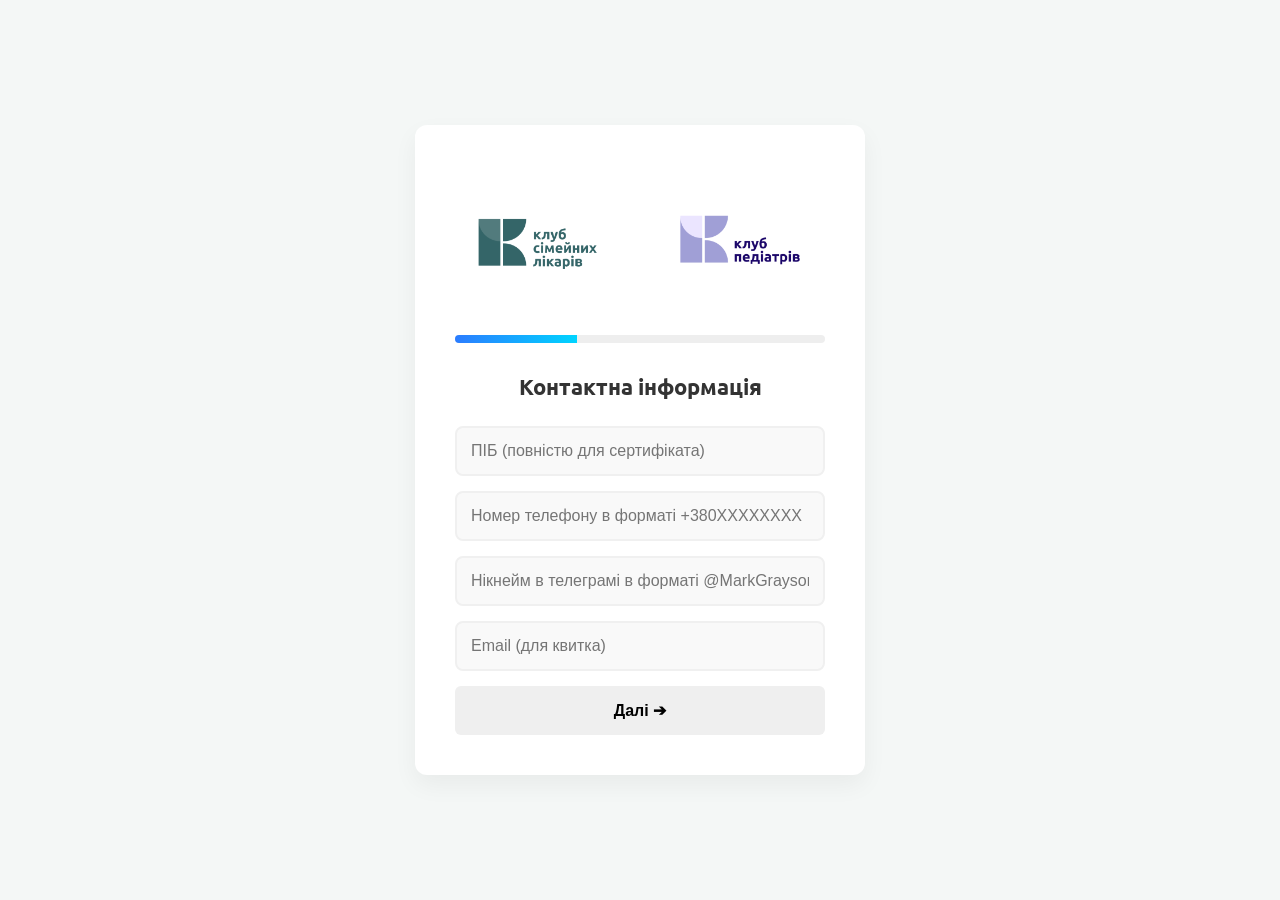
==== index.html @ 44b60c06 "123" ====
<!DOCTYPE html>
<html lang="uk">

<head>

<meta charset="UTF-8">
<meta name="viewport" content="width=device-width, initial-scale=1.0">

<title>Реєстрація на конференцію</title>
<link href="https://fonts.googleapis.com/css2?family=Ubuntu:wght@700&family=Open+Sans:wght@400;600&display=swap" rel="stylesheet">
<link rel="stylesheet" href="style.css">

</head>

<body>

<div class="container">
	<div class="logo-container">
    <img src="logo1.png" alt="Logo 1" class="logo">
    <img src="logo2.png" alt="Logo 2" class="logo">
</div>
    <div class="progress-container"><div id="progress"></div></div>
    <form id="form">
        <div class="step" id="step1">
            <h3>Контактна інформація</h3>
            <input type="text" id="fullname" placeholder="ПІБ (повністю для сертифіката)" required>
            <input type="tel" id="phone" placeholder="Номер телефону в форматі +380ХХХХХХХХ" required>
            <input type="text" id="telegram" placeholder="Нікнейм в телеграмі в форматі @MarkGrayson" required>
            <input type="email" id="email" placeholder="Email (для квитка)" required>
            <button type="button" onclick="secondStep()">Далі ➔</button>
        </div>

        <div class="step" id="step2" style="display:none;">
        	<h3> Особиста інформація </h3>

        	<label>З якого ви населеного пункту?</label>
			<input type="text" id="city" placeholder="З якого ви міста?" required>
			<label for="age">Вкажіть ваш вік:</label>
        	<select id="age" required>
                <option value="" disabled selected>Ваш вік</option>
                <option>менше 25</option>
                <option>25–30 років</option>
                <option>31–35 років</option>
                <option>36–40 років</option>
                <option>41–45 років</option>
                <option>46–50 років</option>
                <option>Понад 50 років</option>
            </select>

            <label>Ваша спеціалізація та статус</label>
            <select id="specialization" required>
                <option value="" disabled selected>Спеціалізація та статус</option>
                <option>Лікар сімейний лікар</option>
                <option>Лікар педіатр</option>
                <option>Інтерн сімейний лікар</option>
                <option>Інтерн педіатр</option>
                 </select>

                 <label>Чи є ви учасником клубу?</label>
                <select id="club_member">
                    <option value="none">Ні</option>
                    <option value="pediatric">Так (Клуб педіатрів)</option>
                    <option value="family">Так (Клуб сімейних лікарів)</option>
                </select>

                <label>Чи ведете ви професійний блог лікаря</label>
                 <select id="blog" required>
                <option value="" disabled selected>Чи ведете ви професійний блог лікаря?</option>
                <option>Так, веду професійний блог</option>
                <option>Ні, веду особистий блог</option>
                <option>Ні, не веду жоден блог</option>
            </select>

            <label>Звідки ви про нас дізналися?</label>
            <select id="source" required>
                <option value="" disabled selected>Звідки про нас дізналися?</option>
                <option>Instagram</option>
                <option>Telegram</option>
                <option>Email-розсилка</option>
                <option>Рекомендація колег</option>
                <option>Інше</option>
            </select>

             

            <button type="button" onclick="thirdStep()">Далі ➔</button>
            <button type="button" class="btn-back" onclick="firstStep()">Назад</button>
        </div>

        <div class="step" id="step3" style="display:none;">
            <h3>Фінал</h3>
             
           


            <label class="checkbox-line">
   			 <input type="checkbox" id="partners">
   			 <span>Чи цікава вам інформація від наших партнерів (фармацевтичних компаній) щодо нових протоколів та препаратів?</span>
			</label>

			<label class="checkbox-line">
   			 <input type="checkbox" id="partners">
   			 <span>Згода на обробку персональних даних</span>
			</label>

			<label class="checkbox-line">
   			 <input type="checkbox" id="partners">
   			 <span>Згода на фото- та відеозйомку під час заходу та подальше використання матеріалів у соціальних мережах</span>
			</label>
            

            <textarea id="comments" placeholder="Побажання чи зауваження"></textarea>



            <div class="price-display">До сплати: <span id="final-price">0</span> грн</div>
            <button type="submit" id="submit-btn">Зареєструватись і оплатити</button>
            <button type="button" class="btn-back" onclick="secondStep()">Назад</button>
        </div>
    </form>
</div>

<script src="script.js"></script>

</body>
</html>
---- style.css ----
/* Основні налаштування сторінки */
body {
    font-family: 'Open Sans', sans-serif; /* Твій "main text" з брендбуку */
    background-color: #f4f7f6;/* Світло-сірий фон */
    display: flex;
    justify-content: center;
    align-items: center;
    min-height: 100vh;
    margin: 0;
}

/* Контейнер форми */
.container {
    background-color: #ffffff; /* Білий фон для форми */
    padding: 40px;
    border-radius: 12px; /* Заокруглені кути */
    box-shadow: 0 10px 25px rgba(0,0,0,0.05); /* М'яка тінь */
    width: 100%;
    max-width: 450px; /* Обмежуємо ширину */
    box-sizing: border-box; /* Важливо для відступів */
}

/* Заголовки */
h3 {
	font-family: 'Ubuntu', sans-serif;
	font-weight: 700;
    text-align: center;
    color: #333;
    margin-bottom: 25px;
    font-size: 22px;
}

/* Стилізація полів вводу (input) та випадаючих списків (select) */
input, select, textarea {
    width: 100%;
    padding: 12px 15px;
    margin-bottom: 15px;
    border: 1px solid #ddd;
    border-radius: 6px;
    font-size: 16px;
    box-sizing: border-box; /* Важливо для правильної ширини */
    transition: border-color 0.2s;
}

/* Ефект при фокусі на полі */
input:focus, select:focus, textarea:focus {
    border-color: #2b7cff; /* Колір WayForPay */
    outline: none;
}

/* Текстова область (Побажання) */
textarea {
    height: 80px;
    resize: vertical;
}

/* Блоки з чекбоксами (Згоди) */
.checkbox-group {
    display: flex;
    flex-direction: column;
    gap: 10px;
    margin-bottom: 20px;
}

.checkbox-line {
    display: flex;
    align-items: center;
    gap: 10px;
    font-size: 14px;
    color: #555;
}

.checkbox-line input {
    width: auto;
    margin: 0;
}

/* Блок відображення ціни */
.price-display {
    text-align: center;
    font-size: 18px;
    margin-bottom: 20px;
    color: #333;
}

#final-price {
    font-size: 24px;
    font-weight: bold;
    color: #2b7cff;
}

/* Основні кнопки */
button {
    width: 100%;
    padding: 15px;
    border: none;
    border-radius: 6px;
    font-size: 16px;
    font-weight: bold;
    cursor: pointer;
    transition: background-color 0.2s, transform 0.1s;
}

/* Кнопка "Далі" та "Оплатити" */
button#next-btn, button[type="submit"] {
    background-color: #2b7cff; /* Колір WayForPay */
    color: white;
}

button#next-btn:hover, button[type="submit"]:hover {
    background-color: #1a64dd;
}

button:active {
    transform: scale(0.98); /* Ефект натискання */
}

/* Кнопка "Назад" */
.btn-back {
    background-color: #f1f1f1;
    color: #555;
    margin-top: 10px;
}

.btn-back:hover {
    background-color: #e4e4e4;
}

/* Схований другий блок */
#step2 {
    display: none;
}

/* Робимо підписи над полями (якщо вони є) */
label {
    display: block;
    margin-bottom: 5px;
    font-size: 14px;
    font-weight: 600;
    color: #444;
}

/* Стиль для рядка з чекбоксом */
.checkbox-line {
    display: flex;
    align-items: flex-start; /* Вирівнювання по верхньому краю, якщо текст довгий */
    gap: 10px;
    margin-bottom: 12px;
    cursor: pointer; /* Щоб з'являвся "палець" при наведенні */
    font-size: 14px;
    line-height: 1.4;
}

.checkbox-line input[type="checkbox"] {
    width: 18px;
    height: 18px;
    margin-top: 2px; /* Трохи опускаємо, щоб було в рівень з текстом */
    cursor: pointer;
}

.required::after {
    content: " *";
    color: #e74c3c;
}

/* Контейнер для лінії */
.progress-container {
    width: 100%;
    height: 8px;
    background-color: #eee;
    border-radius: 10px;
    margin-bottom: 30px;
    overflow: hidden; /* Щоб лінія не виходила за краї */
}

/* Сама лінія прогресу */
#progress {
    width: 33%; /* Початковий стан — перший крок */
    height: 100%;
    background: linear-gradient(90deg, #2b7cff, #00d4ff); /* Гарний градієнт */
    transition: width 0.4s ease-in-out; /* Плавна анімація заповнення */
}

/* Додай це у style.css для input та select */
input, select {
    background-color: #f9f9f9; /* Дуже світло-сірий */
    border: 1px solid #e0e0e0;
}

/* Колір при натисканні (фокусі) */
input:focus, select:focus {
    background-color: #ffffff;
    border-color: #2b7cff;
}

label {
    font-size: 13px;
    text-transform: uppercase; /* Маленькі великі літери */
    letter-spacing: 0.5px;
    color: #666;
    margin-bottom: 8px;
    margin-top: 15px; /* Більше простору між групами */
}

input, select {
    border: 2px solid #f0f0f0; /* Товстіша, але світліша межа */
    border-radius: 8px;
    padding: 14px;
    transition: all 0.3s ease;
}

input:hover, select:hover {
    border-color: #d0d0d0; /* Межа темніє при наведенні */
}

/* Виділення активного поля */
input:focus, select:focus {
    box-shadow: 0 0 0 4px rgba(43, 124, 255, 0.1); /* М'яке блакитне сяйво */
    border-color: #2b7cff;
}

/* Контейнер для рядка з чекбоксом */
.checkbox-line {
    display: flex;
    align-items: flex-start; /* Вирівнювання по верхньому краю */
    gap: 15px;               /* Відстань між квадратиком і текстом */
    margin-bottom: 20px;     /* Відступ між різними пунктами згоди */
    cursor: pointer;
    text-align: left;
}

/* Стилізація самого квадратика */
.checkbox-line input[type="checkbox"] {
    width: 20px;             /* Робимо його більшим */
    height: 20px;
    margin: 0;               /* Прибираємо стандартні відступи */
    flex-shrink: 0;          /* Забороняємо йому стискатися, якщо текст довгий */
    cursor: pointer;
}

/* Стилізація тексту поруч */
.checkbox-line label {
    font-size: 14px;
    line-height: 1.5;        /* Збільшуємо міжрядковий інтервал для читабельності */
    color: #444;
    font-weight: 500;
    margin: 0;               /* Прибираємо стандартні відступи label */
    cursor: pointer;
    text-transform: none;    /* Вимикаємо Uppercase, якщо він був увімкнений раніше */
}

.logo-container {
    display: flex;
    justify-content: space-between; /* Логотипи розлетяться по краях */
    align-items: center;           /* Вирівнювання по вертикалі */
    margin-bottom: 20px;           /* Відступ від форми */
    padding: 0 10px;
}

.logo {
    max-height: 150px;              /* Обмежуємо висоту логотипів */
    width: auto;                   /* Ширина підлаштується автоматично */
    object-fit: contain;
}

/* На мобільних телефонах лого краще зробити трохи меншими */
@media (max-width: 480px) {
    .logo {
        max-height: 45px;
    }
}
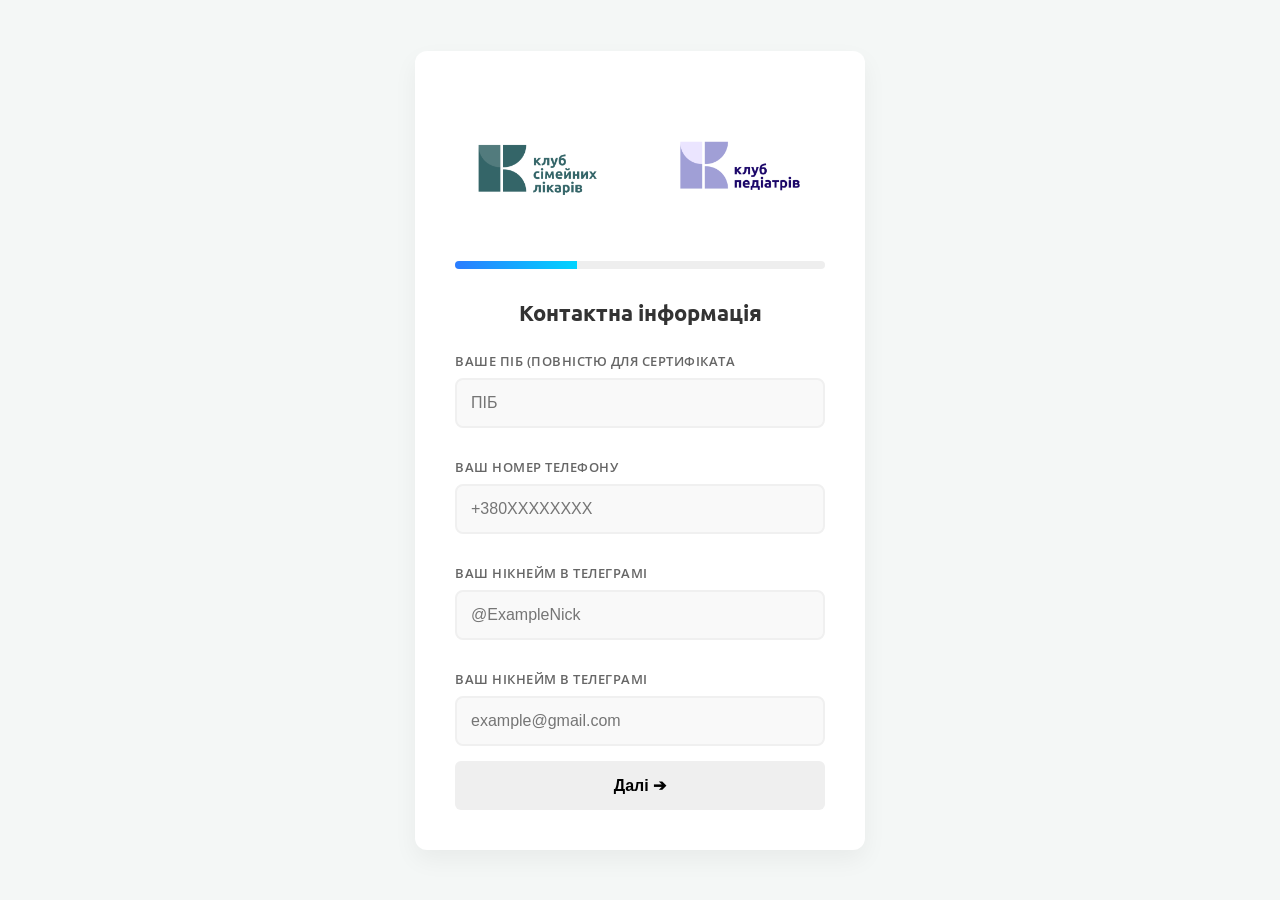
==== commit 337629e7: "123" ====
--- a/index.html
+++ b/index.html
@@ -23,10 +23,14 @@
     <form id="form">
         <div class="step" id="step1">
             <h3>Контактна інформація</h3>
-            <input type="text" id="fullname" placeholder="ПІБ (повністю для сертифіката)" required>
-            <input type="tel" id="phone" placeholder="Номер телефону в форматі +380ХХХХХХХХ" required>
-            <input type="text" id="telegram" placeholder="Нікнейм в телеграмі в форматі @MarkGrayson" required>
-            <input type="email" id="email" placeholder="Email (для квитка)" required>
+            <label>Ваше ПІБ (повністю для сертифіката</label>
+            <input type="text" id="fullname" placeholder="ПІБ" required>
+            <label>Ваш номер телефону</label>
+            <input type="tel" id="phone" placeholder="+380ХХХХХХХХ" required>
+            <label>Ваш нікнейм в телеграмі</label>
+            <input type="text" id="telegram" placeholder="@ExampleNick" required>
+            <label>Ваш нікнейм в телеграмі</label>
+            <input type="email" id="email" placeholder="example@gmail.com" required>
             <button type="button" onclick="secondStep()">Далі ➔</button>
         </div>
 
@@ -34,7 +38,7 @@
         	<h3> Особиста інформація </h3>
 
         	<label>З якого ви населеного пункту?</label>
-			<input type="text" id="city" placeholder="З якого ви міста?" required>
+			<input type="text" id="city" placeholder="Ваш населений пункт" required>
 			<label for="age">Вкажіть ваш вік:</label>
         	<select id="age" required>
                 <option value="" disabled selected>Ваш вік</option>
@@ -113,7 +117,7 @@
 
 
 
-            <div class="price-display">До сплати: <span id="final-price">0</span> грн</div>
+            <div class="price-display">До сплати: <span id="final-price">1000</span> грн</div>
             <button type="submit" id="submit-btn">Зареєструватись і оплатити</button>
             <button type="button" class="btn-back" onclick="secondStep()">Назад</button>
         </div>
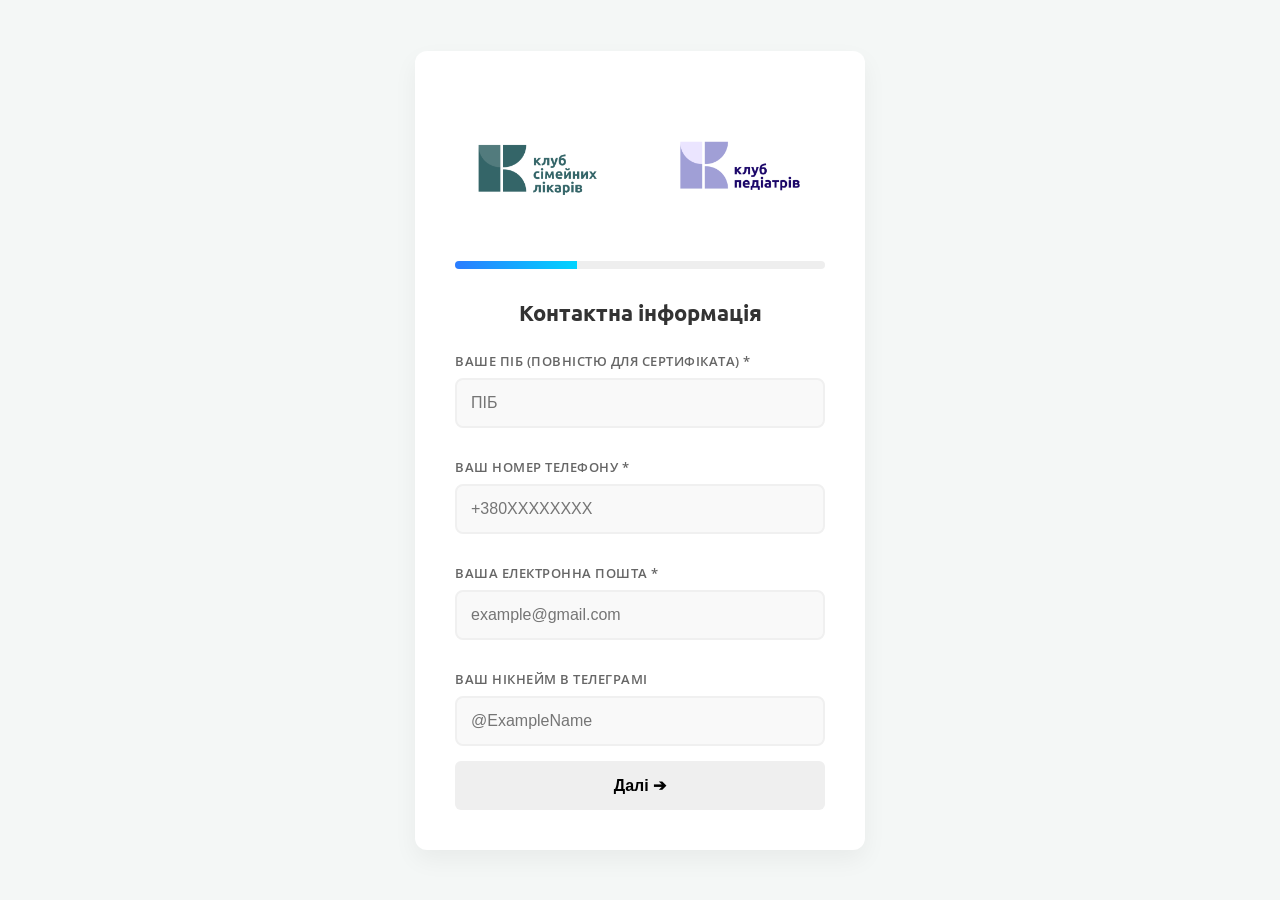
==== commit 665e9664: "123" ====
--- a/index.html
+++ b/index.html
@@ -23,14 +23,15 @@
     <form id="form">
         <div class="step" id="step1">
             <h3>Контактна інформація</h3>
-            <label>Ваше ПІБ (повністю для сертифіката</label>
+            <label>Ваше ПІБ (повністю для сертифіката) *</label>
             <input type="text" id="fullname" placeholder="ПІБ" required>
-            <label>Ваш номер телефону</label>
+            <label>Ваш номер телефону *</label>
             <input type="tel" id="phone" placeholder="+380ХХХХХХХХ" required>
+            <label>Ваша електронна пошта * </label>
+            <input type="email" id="email" placeholder="example@gmail.com" required>
             <label>Ваш нікнейм в телеграмі</label>
-            <input type="text" id="telegram" placeholder="@ExampleNick" required>
-            <label>Ваш нікнейм в телеграмі</label>
-            <input type="email" id="email" placeholder="example@gmail.com" required>
+            <input type="text" id="telegram" placeholder="@ExampleName">
+            
             <button type="button" onclick="secondStep()">Далі ➔</button>
         </div>
 
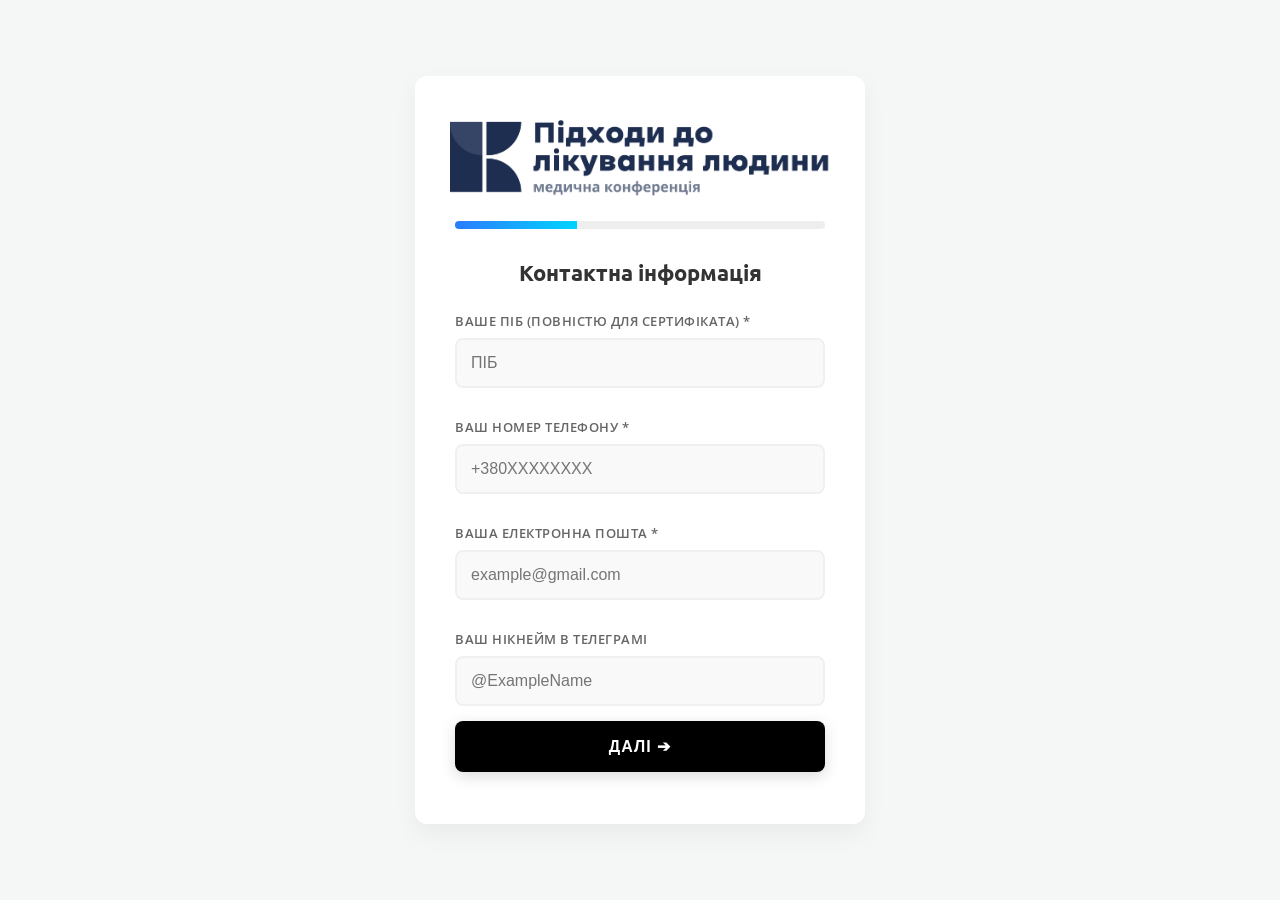
==== commit 90122771: "123" ====
--- a/index.html
+++ b/index.html
@@ -17,7 +17,7 @@
 <div class="container">
 	<div class="logo-container">
     <img src="logo1.png" alt="Logo 1" class="logo">
-    <img src="logo2.png" alt="Logo 2" class="logo">
+
 </div>
     <div class="progress-container"><div id="progress"></div></div>
     <form id="form">
--- a/style.css
+++ b/style.css
@@ -89,30 +89,38 @@
     color: #2b7cff;
 }
 
-/* Основні кнопки */
+
+
+
+/* Основна кнопка (Далі / Оплатити) */
 button {
     width: 100%;
-    padding: 15px;
+    padding: 16px;
+    background-color: #000000; /* Чистий чорний */
+    color: #ffffff;           /* Білий текст */
     border: none;
-    border-radius: 6px;
+    border-radius: 8px;
     font-size: 16px;
-    font-weight: bold;
-    cursor: pointer;
-    transition: background-color 0.2s, transform 0.1s;
-}
-
-/* Кнопка "Далі" та "Оплатити" */
-button#next-btn, button[type="submit"] {
-    background-color: #2b7cff; /* Колір WayForPay */
-    color: white;
-}
-
-button#next-btn:hover, button[type="submit"]:hover {
-    background-color: #1a64dd;
-}
-
+    font-weight: 700;         /* Жирний шрифт Ubuntu */
+    text-transform: uppercase; /* Великі літери */
+    letter-spacing: 1px;      /* Відступ між літерами */
+    cursor: pointer;
+    transition: background-color 0.3s ease, transform 0.1s;
+    box-shadow: 0 4px 15px rgba(0,0,0,0.15); /* Тінь для об'єму */
+    margin-bottom: 12px;
+}
+
+/* Ефект при наведенні */
+button:hover {
+    background-color: #333333; /* Трохи світліший при наведенні */
+}
+
+/* Ефект натискання */
 button:active {
-    transform: scale(0.98); /* Ефект натискання */
+    transform: scale(0.98);
+}
+
+
 }
 
 /* Кнопка "Назад" */
@@ -241,7 +249,7 @@
 /* Стилізація тексту поруч */
 .checkbox-line label {
     font-size: 14px;
-    line-height: 1.5;        /* Збільшуємо міжрядковий інтервал для читабельності */
+    line-height: 2;        /* Збільшуємо міжрядковий інтервал для читабельності */
     color: #444;
     font-weight: 500;
     margin: 0;               /* Прибираємо стандартні відступи label */
@@ -251,21 +259,22 @@
 
 .logo-container {
     display: flex;
-    justify-content: space-between; /* Логотипи розлетяться по краях */
-    align-items: center;           /* Вирівнювання по вертикалі */
-    margin-bottom: 20px;           /* Відступ від форми */
-    padding: 0 10px;
+    justify-content: center; /* Центруємо один логотип */
+    align-items: center;
+    margin-bottom: 25px;     /* Трохи збільшуємо відступ до лінії прогресу */
+    padding: 0;
 }
 
 .logo {
-    max-height: 150px;              /* Обмежуємо висоту логотипів */
-    width: auto;                   /* Ширина підлаштується автоматично */
+   max-height: 80px;        /* Оптимальна висота для одного лого */
+    width: auto;
     object-fit: contain;
+    display: block;
 }
 
 /* На мобільних телефонах лого краще зробити трохи меншими */
 @media (max-width: 480px) {
     .logo {
-        max-height: 45px;
+        max-height: 60px;
     }
 }
